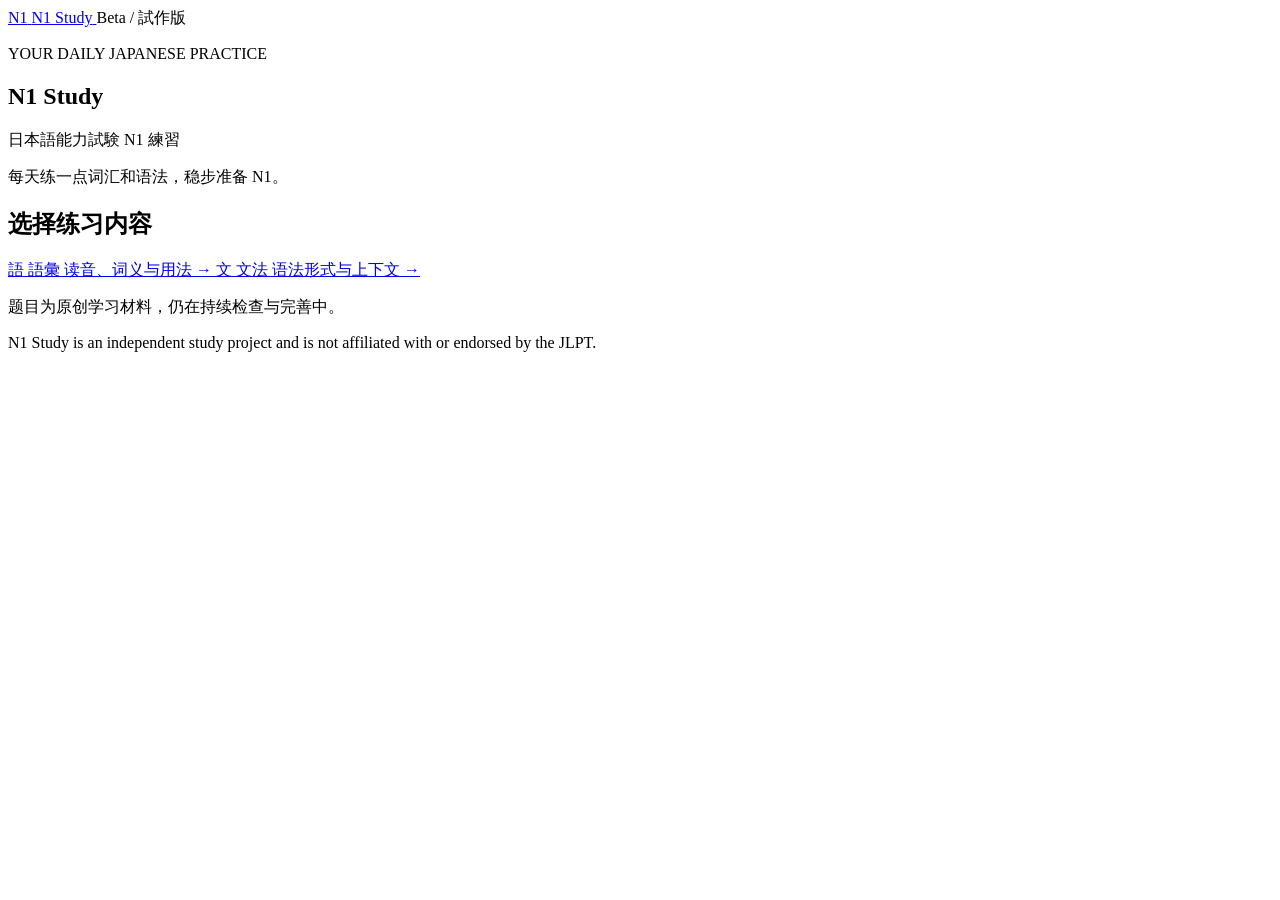
==== index.html @ 62488cc4 "Publish N1 Study homepage" ====
<!doctype html>
<html lang="zh-CN">
  <head>
    <meta charset="UTF-8" />
    <meta name="viewport" content="width=device-width, initial-scale=1.0" />
    <meta name="theme-color" content="#f7f8fa" />
    <meta
      name="description"
      content="N1 Study：面向 JLPT N1 学习者的日语词汇与语法练习。"
    />
    <title>N1 Study — 日本語能力試験 N1 練習</title>
    <link rel="stylesheet" href="./css/styles.css" />
  </head>
  <body>
    <main class="home">
      <header class="brand-row" aria-label="N1 Study">
        <a class="brand" href="./" aria-label="N1 Study 首页">
          <span class="brand-mark" aria-hidden="true">N1</span>
          <span>N1 Study</span>
        </a>
        <span class="beta-badge">Beta / 試作版</span>
      </header>

      <section class="hero" aria-labelledby="page-title">
        <p class="eyebrow">YOUR DAILY JAPANESE PRACTICE</p>
        <h1 id="page-title">N1 Study</h1>
        <p class="hero-subtitle" lang="ja">日本語能力試験 N1 練習</p>
        <p class="hero-description">
          每天练一点词汇和语法，稳步准备 N1。
        </p>
      </section>

      <section class="practice-section" aria-labelledby="practice-title">
        <h2 id="practice-title">选择练习内容</h2>
        <div class="practice-grid">
          <a class="practice-card vocabulary-card" href="./vocabulary/" aria-label="词汇练习">
            <span class="card-icon" aria-hidden="true">語</span>
            <span class="card-copy">
              <span class="card-title" lang="ja">語彙</span>
              <span class="card-description">读音、词义与用法</span>
            </span>
            <span class="card-arrow" aria-hidden="true">→</span>
          </a>

          <a class="practice-card grammar-card" href="./grammar/" aria-label="语法练习">
            <span class="card-icon" aria-hidden="true">文</span>
            <span class="card-copy">
              <span class="card-title" lang="ja">文法</span>
              <span class="card-description">语法形式与上下文</span>
            </span>
            <span class="card-arrow" aria-hidden="true">→</span>
          </a>
        </div>
      </section>

      <footer class="site-footer">
        <p>题目为原创学习材料，仍在持续检查与完善中。</p>
        <p class="disclaimer">
          N1 Study is an independent study project and is not affiliated with
          or endorsed by the JLPT.
        </p>
      </footer>
    </main>
    <script src="./js/app.js" defer></script>
  </body>
</html>
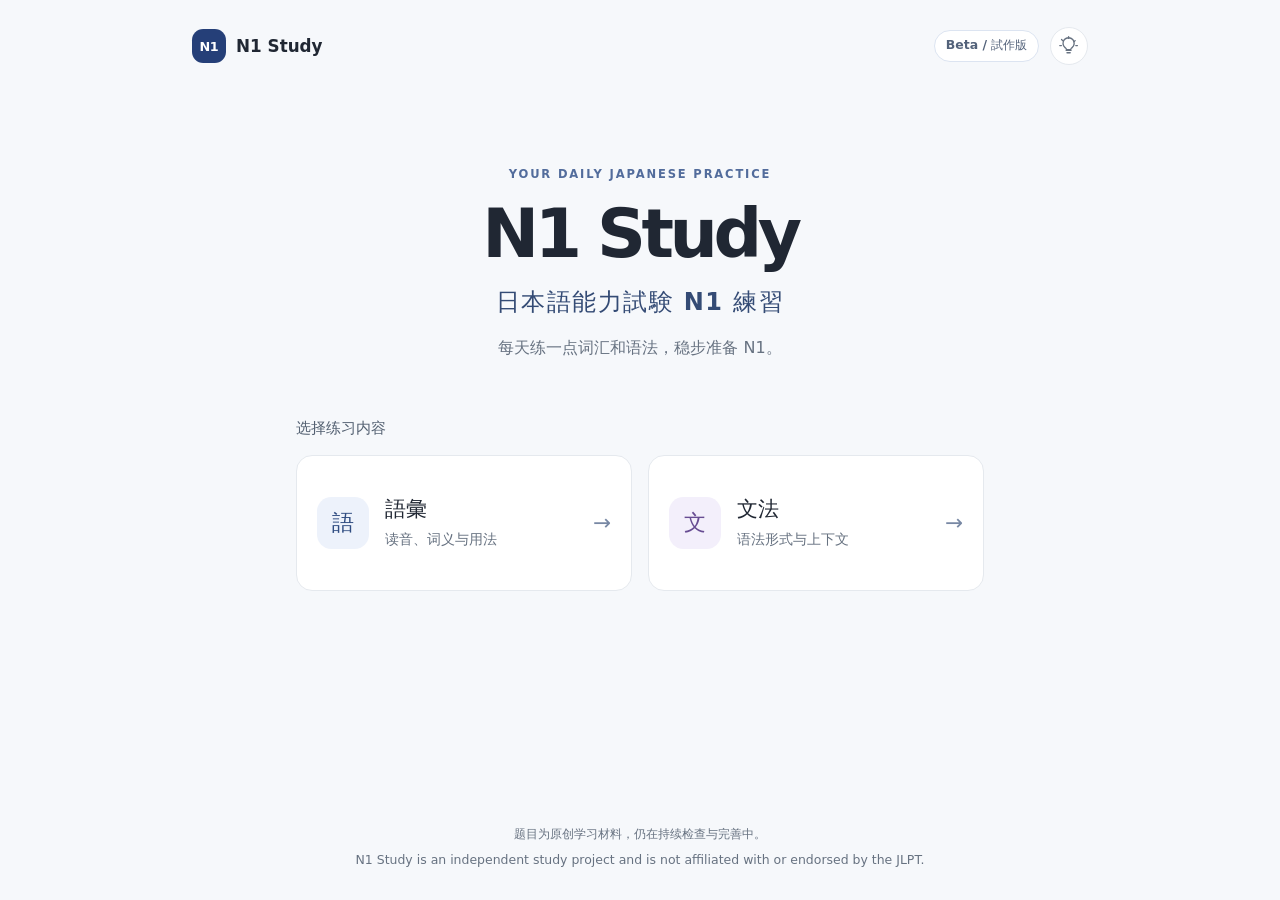
==== commit 29fbcf53: "Add dark mode toggle" ====
--- a/index.html
+++ b/index.html
@@ -18,7 +18,15 @@
           <span class="brand-mark" aria-hidden="true">N1</span>
           <span>N1 Study</span>
         </a>
-        <span class="beta-badge">Beta / 試作版</span>
+        <div class="header-actions">
+          <span class="beta-badge">Beta / 試作版</span>
+          <button class="theme-toggle" type="button" data-theme-toggle aria-label="切换到暗色模式" title="切换到暗色模式" aria-pressed="false">
+            <svg class="theme-icon" viewBox="0 0 24 24" aria-hidden="true">
+              <path class="bulb-glass" d="M9 18h6m-5 3h4m-6.1-6.2a7 7 0 1 1 8.2 0c-.9.7-1.3 1.5-1.4 2.2h-5.4c-.1-.7-.5-1.5-1.4-2.2Z" />
+              <path class="bulb-ray" d="M12 1v2m8.2 2.8-1.4 1.4M23 12h-2M4.6 5.8 3.2 4.4M3 12H1" />
+            </svg>
+          </button>
+        </div>
       </header>
 
       <section class="hero" aria-labelledby="page-title">
--- a/css/styles.css
+++ b/css/styles.css
@@ -0,0 +1,837 @@
+:root {
+  color-scheme: light;
+  font-synthesis: none;
+  text-rendering: optimizeLegibility;
+  -webkit-font-smoothing: antialiased;
+  -moz-osx-font-smoothing: grayscale;
+  --ink: #202733;
+  --muted: #677281;
+  --line: #e5e9ee;
+  --page-background: #f6f8fb;
+  --surface: #fff;
+  --surface-muted: #f2f5fa;
+  --text-secondary: #465263;
+}
+
+/* 首页及后续练习页面的基础外观。 */
+* {
+  box-sizing: border-box;
+}
+
+body {
+  margin: 0;
+  min-height: 100vh;
+  background: var(--page-background);
+  color: var(--ink);
+  font-family: Inter, ui-sans-serif, system-ui, -apple-system, BlinkMacSystemFont,
+    "Segoe UI", sans-serif;
+}
+
+.home {
+  display: flex;
+  flex-direction: column;
+  width: min(100%, 60rem);
+  min-height: 100vh;
+  margin: 0 auto;
+  padding: 1.5rem 2rem 1.25rem;
+}
+
+.brand-row {
+  display: flex;
+  align-items: center;
+  justify-content: space-between;
+  min-height: 2.75rem;
+}
+
+.header-actions,
+.quiz-header-actions {
+  display: flex;
+  align-items: center;
+  justify-self: end;
+  gap: 0.65rem;
+}
+
+.theme-toggle {
+  display: grid;
+  width: 2.4rem;
+  height: 2.4rem;
+  flex: 0 0 auto;
+  place-items: center;
+  padding: 0;
+  border: 1px solid var(--line);
+  border-radius: 50%;
+  background: var(--surface);
+  color: var(--muted);
+  cursor: pointer;
+  transition: background-color 150ms ease, border-color 150ms ease, color 150ms ease;
+}
+
+.theme-toggle:hover {
+  border-color: #aebed8;
+  background: var(--surface-muted);
+  color: var(--ink);
+}
+
+.theme-toggle:focus-visible {
+  outline: 3px solid #6284c0;
+  outline-offset: 3px;
+}
+
+.theme-icon {
+  width: 1.2rem;
+  height: 1.2rem;
+  overflow: visible;
+  fill: none;
+  stroke: currentColor;
+  stroke-linecap: round;
+  stroke-linejoin: round;
+  stroke-width: 1.7;
+}
+
+.theme-toggle[aria-pressed="true"] .bulb-glass {
+  fill: #f4cc64;
+  stroke: #f4cc64;
+}
+
+.theme-toggle[aria-pressed="true"] .bulb-ray {
+  stroke: #f4cc64;
+}
+
+.brand {
+  display: inline-flex;
+  align-items: center;
+  gap: 0.65rem;
+  color: var(--ink);
+  font-size: 1.05rem;
+  font-weight: 750;
+  text-decoration: none;
+}
+
+.brand-mark {
+  display: grid;
+  width: 2.1rem;
+  height: 2.1rem;
+  place-items: center;
+  border-radius: 0.7rem;
+  background: #253f78;
+  color: #fff;
+  font-size: 0.8rem;
+  letter-spacing: -0.04em;
+}
+
+.beta-badge {
+  padding: 0.38rem 0.68rem;
+  border: 1px solid #dce4f1;
+  border-radius: 999px;
+  background: #fff;
+  color: #53627a;
+  font-size: 0.78rem;
+  font-weight: 650;
+}
+
+.hero {
+  padding: clamp(4.25rem, 11vh, 7.5rem) 0 3.5rem;
+  text-align: center;
+}
+
+.eyebrow {
+  margin: 0 0 1rem;
+  color: #526c9c;
+  font-size: 0.72rem;
+  font-weight: 750;
+  letter-spacing: 0.16em;
+}
+
+.hero h1 {
+  margin: 0;
+  font-size: clamp(2.7rem, 7vw, 4.25rem);
+  font-weight: 780;
+  letter-spacing: -0.065em;
+  line-height: 1.08;
+}
+
+.hero-subtitle {
+  margin: 1rem 0 0;
+  color: #344b75;
+  font-size: clamp(1.15rem, 3vw, 1.5rem);
+  font-weight: 650;
+  letter-spacing: 0.06em;
+}
+
+.hero-description {
+  margin: 1rem 0 0;
+  color: var(--muted);
+  font-size: 1rem;
+  line-height: 1.7;
+}
+
+.practice-section {
+  width: min(100%, 43rem);
+  margin: 0 auto;
+}
+
+.practice-section h2 {
+  margin: 0 0 1rem;
+  color: #536071;
+  font-size: 0.95rem;
+  font-weight: 650;
+}
+
+.practice-grid {
+  display: grid;
+  grid-template-columns: repeat(2, minmax(0, 1fr));
+  gap: 1rem;
+}
+
+.practice-card {
+  display: flex;
+  min-height: 8.5rem;
+  align-items: center;
+  gap: 1rem;
+  padding: 1.25rem;
+  border: 1px solid var(--line);
+  border-radius: 1rem;
+  background: #fff;
+  color: inherit;
+  text-decoration: none;
+  transition: border-color 150ms ease, box-shadow 150ms ease,
+    transform 150ms ease;
+}
+
+.practice-card:hover {
+  transform: translateY(-2px);
+  border-color: #c7d3e7;
+  box-shadow: 0 0.6rem 1.5rem rgb(32 50 82 / 8%);
+}
+
+.practice-card:focus-visible,
+.brand:focus-visible {
+  outline: 3px solid #6284c0;
+  outline-offset: 4px;
+}
+
+.card-icon {
+  display: grid;
+  width: 3.25rem;
+  height: 3.25rem;
+  flex: 0 0 auto;
+  place-items: center;
+  border-radius: 0.9rem;
+  background: #edf2fb;
+  color: #304d82;
+  font-size: 1.35rem;
+  font-weight: 700;
+}
+
+.grammar-card .card-icon {
+  background: #f3effb;
+  color: #674c92;
+}
+
+.card-copy {
+  display: grid;
+  min-width: 0;
+  gap: 0.4rem;
+}
+
+.card-title {
+  font-size: 1.3rem;
+  font-weight: 750;
+}
+
+.card-description {
+  color: var(--muted);
+  font-size: 0.9rem;
+  line-height: 1.5;
+}
+
+.card-arrow {
+  margin-left: auto;
+  color: #7888a4;
+  font-size: 1.35rem;
+}
+
+.site-footer {
+  margin-top: auto;
+  padding: 4rem 0 0.25rem;
+  color: var(--muted);
+  font-size: 0.78rem;
+  line-height: 1.65;
+  text-align: center;
+}
+
+.site-footer p {
+  margin: 0.35rem 0;
+}
+
+.disclaimer {
+  max-width: 38rem;
+  margin-right: auto !important;
+  margin-left: auto !important;
+}
+
+/* 词汇练习页面 */
+.quiz-page {
+  width: min(100%, 60rem);
+  min-height: 100vh;
+  margin: 0 auto;
+  padding: 1.25rem 2rem 3rem;
+}
+
+.quiz-header {
+  display: grid;
+  min-height: 2.75rem;
+  grid-template-columns: 1fr auto 1fr;
+  align-items: center;
+}
+
+.back-link,
+.quiz-brand {
+  color: #36465f;
+  font-size: 0.92rem;
+  font-weight: 650;
+  text-decoration: none;
+}
+
+.back-link span {
+  margin-right: 0.25rem;
+}
+
+.back-link:focus-visible,
+.quiz-brand:focus-visible,
+.answer-option:focus-visible,
+.next-button:focus-visible {
+  outline: 3px solid #6284c0;
+  outline-offset: 3px;
+}
+
+.quiz-brand {
+  justify-self: center;
+  color: var(--ink);
+  font-weight: 750;
+}
+
+.quiz-section-label {
+  justify-self: end;
+  color: #536c98;
+  font-size: 0.9rem;
+  font-weight: 700;
+}
+
+.quiz-header-actions .quiz-section-label {
+  justify-self: auto;
+}
+
+.quiz-content {
+  width: min(100%, 43rem);
+  margin: 3.5rem auto 0;
+}
+
+.quiz-heading {
+  margin-bottom: 2rem;
+  text-align: center;
+}
+
+.quiz-kicker {
+  margin: 0 0 0.6rem;
+  color: #62799f;
+  font-size: 0.7rem;
+  font-weight: 750;
+  letter-spacing: 0.14em;
+}
+
+.quiz-heading h1 {
+  margin: 0;
+  font-size: 2rem;
+  letter-spacing: 0.04em;
+}
+
+.quiz-status {
+  padding: 2rem 1.25rem;
+  border: 1px solid var(--line);
+  border-radius: 1rem;
+  background: #fff;
+  color: #566273;
+  line-height: 1.7;
+  text-align: center;
+}
+
+.question-meta {
+  display: flex;
+  align-items: center;
+  justify-content: space-between;
+  gap: 0.75rem;
+  color: #586577;
+  font-size: 0.9rem;
+  font-weight: 650;
+}
+
+.category-badge {
+  padding: 0.35rem 0.65rem;
+  border-radius: 999px;
+  background: #edf2fb;
+  color: #3f5b8b;
+  font-size: 0.78rem;
+}
+
+.progress-track {
+  height: 0.4rem;
+  margin: 0.85rem 0 1.25rem;
+  overflow: hidden;
+  border-radius: 999px;
+  background: #e7ebf1;
+}
+
+.progress-fill {
+  width: 0;
+  height: 100%;
+  border-radius: inherit;
+  background: #4b6caa;
+  transition: width 180ms ease;
+}
+
+.question-card {
+  padding: clamp(1.25rem, 5vw, 2rem);
+  border: 1px solid var(--line);
+  border-radius: 1rem;
+  background: #fff;
+  box-shadow: 0 0.75rem 2rem rgb(32 50 82 / 4%);
+}
+
+.question-prompt {
+  margin: 0 0 1.5rem;
+  font-size: clamp(1.15rem, 3.5vw, 1.45rem);
+  font-weight: 650;
+  line-height: 1.8;
+  overflow-wrap: anywhere;
+}
+
+.answer-options {
+  display: grid;
+  gap: 0.75rem;
+}
+
+.answer-option {
+  display: flex;
+  width: 100%;
+  min-height: 3.75rem;
+  align-items: center;
+  gap: 0.85rem;
+  padding: 0.75rem 1rem;
+  border: 1px solid #dfe4ec;
+  border-radius: 0.75rem;
+  background: #fff;
+  color: var(--ink);
+  cursor: pointer;
+  font: inherit;
+  text-align: left;
+  transition: border-color 140ms ease, background-color 140ms ease;
+}
+
+.answer-option:hover {
+  border-color: #9cafd0;
+  background: #f9fbff;
+}
+
+.answer-option.is-selected {
+  border-color: #4269aa;
+  background: #f0f5ff;
+}
+
+.answer-option.is-correct {
+  border-color: #26815c;
+  background: #edf8f2;
+}
+
+.answer-option.is-incorrect {
+  border-color: #b64c4c;
+  background: #fff2f1;
+}
+
+.answer-option:disabled {
+  cursor: default;
+}
+
+.answer-option:disabled:hover {
+  border-color: #dfe4ec;
+  background: #fff;
+}
+
+.answer-option.is-correct:disabled:hover {
+  border-color: #26815c;
+  background: #edf8f2;
+}
+
+.answer-option.is-incorrect:disabled:hover {
+  border-color: #b64c4c;
+  background: #fff2f1;
+}
+
+.option-letter {
+  display: grid;
+  width: 2rem;
+  height: 2rem;
+  flex: 0 0 auto;
+  place-items: center;
+  border: 1px solid #dfe4ec;
+  border-radius: 50%;
+  color: #52627b;
+  font-size: 0.85rem;
+  font-weight: 700;
+}
+
+.is-selected .option-letter {
+  border-color: #4269aa;
+  background: #4269aa;
+  color: #fff;
+}
+
+.is-correct .option-letter {
+  border-color: #26815c;
+  background: #26815c;
+  color: #fff;
+}
+
+.is-incorrect .option-letter {
+  border-color: #b64c4c;
+  background: #b64c4c;
+  color: #fff;
+}
+
+.option-text {
+  font-size: 1rem;
+  line-height: 1.6;
+  overflow-wrap: anywhere;
+}
+
+.option-status {
+  margin-left: auto;
+  color: #236447;
+  font-size: 0.82rem;
+  font-weight: 700;
+  white-space: nowrap;
+}
+
+.is-incorrect .option-status {
+  color: #963d3d;
+}
+
+.feedback-panel {
+  display: grid;
+  gap: 1rem;
+  margin-top: 1rem;
+  padding: clamp(1.1rem, 4vw, 1.5rem);
+  border: 1px solid var(--line);
+  border-radius: 1rem;
+  background: #fff;
+}
+
+.feedback-panel[hidden] {
+  display: none;
+}
+
+.feedback-result {
+  margin: 0;
+  font-size: 1.15rem;
+  line-height: 1.5;
+}
+
+.is-correct-text {
+  color: #236447;
+}
+
+.is-incorrect-text {
+  color: #963d3d;
+}
+
+.feedback-block h3,
+.knowledge-box h3 {
+  margin: 0 0 0.45rem;
+  font-size: 0.95rem;
+}
+
+.feedback-block p,
+.knowledge-box p {
+  margin: 0;
+  color: #465263;
+  font-size: 0.95rem;
+  line-height: 1.75;
+  overflow-wrap: anywhere;
+}
+
+.feedback-options {
+  display: grid;
+  gap: 0.5rem;
+  margin: 0;
+  padding-left: 1.35rem;
+  color: #465263;
+  font-size: 0.92rem;
+  line-height: 1.7;
+}
+
+.feedback-options li {
+  padding-left: 0.15rem;
+}
+
+.feedback-options .correct-explanation {
+  color: #236447;
+  font-weight: 650;
+}
+
+.knowledge-box {
+  padding: 0.9rem 1rem;
+  border-radius: 0.7rem;
+  background: #f2f5fa;
+}
+
+.next-button {
+  width: 100%;
+  min-height: 3.25rem;
+  border: 0;
+  border-radius: 0.75rem;
+  background: #304f86;
+  color: #fff;
+  cursor: pointer;
+  font: inherit;
+  font-size: 1rem;
+  font-weight: 700;
+}
+
+.next-button:hover {
+  background: #243f70;
+}
+
+.next-button[hidden] {
+  display: none;
+}
+
+.results-screen {
+  width: min(100%, 34rem);
+  margin: 2rem auto 0;
+  padding: clamp(1.25rem, 5vw, 2rem);
+  border: 1px solid var(--line);
+  border-radius: 1rem;
+  background: #fff;
+  box-shadow: 0 0.75rem 2rem rgb(32 50 82 / 4%);
+  text-align: center;
+}
+
+.results-screen[hidden] {
+  display: none;
+}
+
+.results-screen h2 {
+  margin: 0.25rem 0 0;
+  font-size: 1.7rem;
+}
+
+.results-message {
+  margin: 0.5rem 0 1.5rem;
+  color: var(--muted);
+  line-height: 1.6;
+}
+
+.results-list {
+  display: grid;
+  gap: 0.65rem;
+  margin: 0 0 1.5rem;
+}
+
+.result-row {
+  display: flex;
+  align-items: center;
+  justify-content: space-between;
+  gap: 1rem;
+  padding: 0.85rem 1rem;
+  border-radius: 0.7rem;
+  background: #f6f8fb;
+  color: #465263;
+  text-align: left;
+}
+
+.result-row dt {
+  font-size: 0.95rem;
+}
+
+.result-row dd {
+  margin: 0;
+  color: var(--ink);
+  font-size: 1rem;
+  font-weight: 750;
+  font-variant-numeric: tabular-nums;
+}
+
+.result-rate-row {
+  background: #edf2fb;
+}
+
+.result-rate-row dd {
+  color: #304f86;
+  font-size: 1.2rem;
+}
+
+@media (max-width: 560px) {
+  .home {
+    padding: 1rem 1rem 1.1rem;
+  }
+
+  .hero {
+    padding: 4.25rem 0 2.75rem;
+  }
+
+  .practice-grid {
+    grid-template-columns: 1fr;
+    gap: 0.75rem;
+  }
+
+  .practice-card {
+    min-height: 6.5rem;
+    padding: 1rem;
+  }
+
+  .site-footer {
+    padding-top: 3rem;
+  }
+
+  .quiz-page {
+    padding: 1rem 1rem 2rem;
+  }
+
+  .quiz-content {
+    margin-top: 2.5rem;
+  }
+
+  .question-card {
+    padding: 1.1rem;
+  }
+}
+
+@media (prefers-reduced-motion: reduce) {
+  *,
+  *::before,
+  *::after {
+    scroll-behavior: auto !important;
+    transition-duration: 0.01ms !important;
+  }
+}
+
+/* 暗色模式 */
+:root[data-theme="dark"] {
+  color-scheme: dark;
+  --ink: #e5eaf2;
+  --muted: #a4afbd;
+  --line: #35404d;
+  --page-background: #171d26;
+  --surface: #202834;
+  --surface-muted: #293341;
+  --text-secondary: #c0c9d5;
+}
+
+[data-theme="dark"] .beta-badge,
+[data-theme="dark"] .practice-card,
+[data-theme="dark"] .quiz-status,
+[data-theme="dark"] .question-card,
+[data-theme="dark"] .answer-option,
+[data-theme="dark"] .feedback-panel,
+[data-theme="dark"] .results-screen,
+[data-theme="dark"] .theme-toggle {
+  border-color: var(--line);
+  background: var(--surface);
+  color: var(--ink);
+}
+
+[data-theme="dark"] .back-link,
+[data-theme="dark"] .quiz-brand,
+[data-theme="dark"] .hero-subtitle,
+[data-theme="dark"] .practice-section h2,
+[data-theme="dark"] .feedback-block p,
+[data-theme="dark"] .knowledge-box p,
+[data-theme="dark"] .feedback-options,
+[data-theme="dark"] .result-row {
+  color: var(--text-secondary);
+}
+
+[data-theme="dark"] .beta-badge {
+  color: var(--muted);
+}
+
+[data-theme="dark"] .card-icon,
+[data-theme="dark"] .category-badge,
+[data-theme="dark"] .knowledge-box,
+[data-theme="dark"] .result-row {
+  background: var(--surface-muted);
+  color: var(--text-secondary);
+}
+
+[data-theme="dark"] .grammar-card .card-icon {
+  background: #383246;
+  color: #d1b9fa;
+}
+
+[data-theme="dark"] .card-arrow,
+[data-theme="dark"] .quiz-section-label,
+[data-theme="dark"] .eyebrow,
+[data-theme="dark"] .quiz-kicker,
+[data-theme="dark"] .question-meta {
+  color: #a9bee4;
+}
+
+[data-theme="dark"] .answer-option,
+[data-theme="dark"] .option-letter {
+  border-color: #475465;
+  background: #202834;
+  color: var(--ink);
+}
+
+[data-theme="dark"] .answer-option:hover,
+[data-theme="dark"] .theme-toggle:hover {
+  border-color: #647995;
+  background: #2b3746;
+}
+
+[data-theme="dark"] .answer-option:disabled:hover {
+  border-color: #475465;
+  background: #202834;
+}
+
+[data-theme="dark"] .answer-option.is-selected,
+[data-theme="dark"] .answer-option.is-selected:disabled:hover {
+  border-color: #7799d3;
+  background: #293a55;
+}
+
+[data-theme="dark"] .answer-option.is-correct,
+[data-theme="dark"] .answer-option.is-correct:disabled:hover {
+  border-color: #4ba981;
+  background: #203b32;
+}
+
+[data-theme="dark"] .answer-option.is-incorrect,
+[data-theme="dark"] .answer-option.is-incorrect:disabled:hover {
+  border-color: #cf7777;
+  background: #452d32;
+}
+
+[data-theme="dark"] .is-correct-text,
+[data-theme="dark"] .option-status,
+[data-theme="dark"] .feedback-options .correct-explanation {
+  color: #7fd0a8;
+}
+
+[data-theme="dark"] .is-incorrect-text,
+[data-theme="dark"] .is-incorrect .option-status {
+  color: #f09a9a;
+}
+
+[data-theme="dark"] .progress-track {
+  background: #303b49;
+}
+
+[data-theme="dark"] .result-rate-row {
+  background: #29384e;
+}
+
+[data-theme="dark"] .result-rate-row dd {
+  color: #a9c2ef;
+}
+
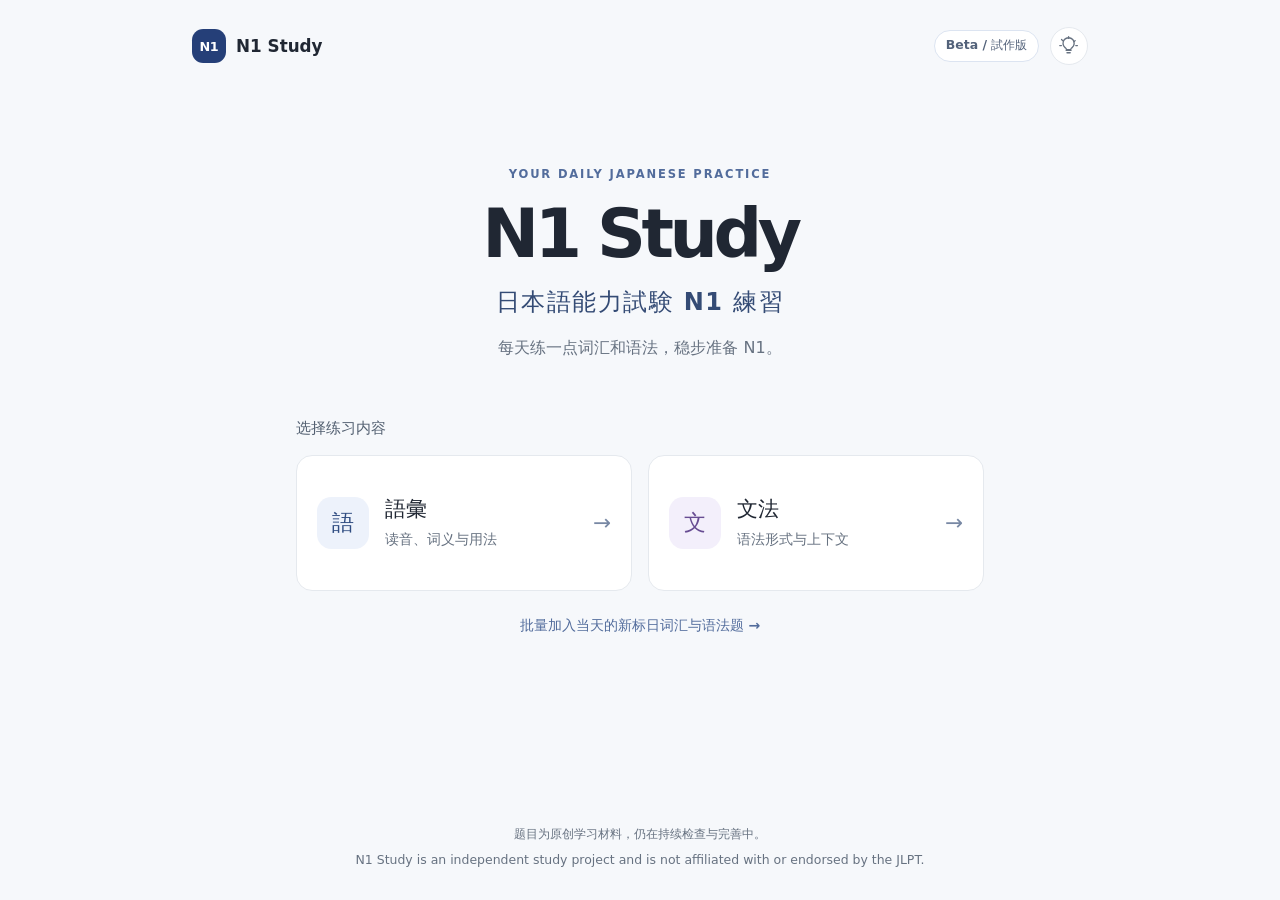
==== commit c1620c87: "Add previous/skip controls and keep mistake review and question importer" ====
--- a/index.html
+++ b/index.html
@@ -61,6 +61,10 @@
         </div>
       </section>
 
+      <nav class="maintenance-link" aria-label="题库维护">
+        <a href="./tools/question-import.html">批量加入当天的新标日词汇与语法题 →</a>
+      </nav>
+
       <footer class="site-footer">
         <p>题目为原创学习材料，仍在持续检查与完善中。</p>
         <p class="disclaimer">
--- a/css/styles.css
+++ b/css/styles.css
@@ -715,7 +715,87 @@
   }
 }
 
+/* 错题复习按钮。 */
+.review-button {
+  width: 100%;
+  min-height: 2.75rem;
+  margin: 0 0 0.75rem;
+  padding: 0.55rem 0.9rem;
+  border: 1px solid #d5deed;
+  border-radius: 0.7rem;
+  background: #f5f8fd;
+  color: #344f7d;
+  cursor: pointer;
+  font: inherit;
+  font-size: 0.92rem;
+  font-weight: 650;
+}
+
+.review-button:hover { border-color: #aebed8; background: #edf2fb; }
+.review-button:focus-visible { outline: 3px solid #6284c0; outline-offset: 3px; }
+.review-button[hidden] { display: none; }
+
+/* 答题页面的上一题 / 跳过操作。 */
+.question-nav {
+  display: flex;
+  flex-wrap: wrap;
+  gap: 0.65rem;
+  margin: 1rem 0 0;
+}
+
+.secondary-button {
+  display: inline-flex;
+  min-height: 2.75rem;
+  align-items: center;
+  justify-content: center;
+  gap: 0.35rem;
+  padding: 0 1.15rem;
+  border: 1px solid #d8dfe9;
+  border-radius: 0.7rem;
+  background: #fff;
+  color: #36465f;
+  cursor: pointer;
+  font: inherit;
+  font-size: 0.95rem;
+  font-weight: 650;
+  transition: border-color 140ms ease, background-color 140ms ease, color 140ms ease;
+}
+
+.secondary-button:hover:not(:disabled) { border-color: #9cafd0; background: #f6f9ff; }
+.secondary-button:focus-visible { outline: 3px solid #6284c0; outline-offset: 3px; }
+.secondary-button:disabled { border-color: #e5e9ee; background: #f7f8fa; color: #9aa5b4; cursor: default; }
+.skip-button { margin-left: auto; }
+.secondary-button[hidden], .skip-button[hidden] { display: none; }
+
+/* 题库导入器（首页入口 + tools 页面）。 */
+.maintenance-link { width: min(100%, 43rem); margin: 1.5rem auto 0; text-align: center; }
+.maintenance-link a { color: #526c9c; font-size: 0.88rem; font-weight: 650; text-decoration: none; }
+.maintenance-link a:hover { text-decoration: underline; }
+
+.importer { margin-top: 2.25rem; }
+.importer .quiz-heading h1 { font-size: clamp(1.45rem, 5vw, 2rem); }
+.import-intro { margin: 0.85rem auto 0; color: var(--muted); font-size: 0.95rem; line-height: 1.7; text-align: left; }
+.import-label { display: block; margin: 1.2rem 0 0.5rem; font-size: 0.92rem; font-weight: 700; }
+.file-input, .import-text-input, .import-textarea { width: 100%; min-height: 2.9rem; padding: 0.75rem; border: 1px solid #dfe4ec; border-radius: 0.65rem; background: #fff; color: var(--ink); font: inherit; }
+.import-textarea { min-height: 16rem; font-family: ui-monospace, SFMono-Regular, Consolas, monospace; font-size: 0.84rem; line-height: 1.6; resize: vertical; }
+.file-input:focus-visible, .import-text-input:focus-visible, .import-textarea:focus-visible { outline: 3px solid #6284c0; outline-offset: 2px; }
+.import-hint { color: var(--muted); font-size: 0.83rem; line-height: 1.65; }
+.import-hint code { overflow-wrap: anywhere; }
+.review-confirm { display: flex; align-items: flex-start; gap: 0.65rem; margin: 1.1rem 0; padding: 0.9rem; border-radius: 0.7rem; background: #f2f5fa; color: #465263; font-size: 0.9rem; line-height: 1.6; }
+.review-confirm input { width: 1.15rem; height: 1.15rem; flex: 0 0 auto; margin: 0.15rem 0 0; }
+.import-actions { display: grid; gap: 0.65rem; }
+.next-button:disabled { background: #9099a8; cursor: not-allowed; }
+.import-status { margin-top: 0.9rem; padding: 1rem; text-align: left; }
+.import-preview { display: grid; gap: 0.55rem; padding-left: 1.35rem; color: #465263; font-size: 0.87rem; line-height: 1.6; overflow-wrap: anywhere; }
+
 /* 暗色模式 */
+:root.theme-changing,
+:root.theme-changing *,
+:root.theme-changing *::before,
+:root.theme-changing *::after {
+  transition: none !important;
+}
+
 :root[data-theme="dark"] {
   color-scheme: dark;
   --ink: #e5eaf2;
@@ -747,7 +827,9 @@
 [data-theme="dark"] .feedback-block p,
 [data-theme="dark"] .knowledge-box p,
 [data-theme="dark"] .feedback-options,
-[data-theme="dark"] .result-row {
+[data-theme="dark"] .result-row,
+[data-theme="dark"] .import-preview,
+[data-theme="dark"] .review-confirm {
   color: var(--text-secondary);
 }
 
@@ -758,7 +840,8 @@
 [data-theme="dark"] .card-icon,
 [data-theme="dark"] .category-badge,
 [data-theme="dark"] .knowledge-box,
-[data-theme="dark"] .result-row {
+[data-theme="dark"] .result-row,
+[data-theme="dark"] .review-confirm {
   background: var(--surface-muted);
   color: var(--text-secondary);
 }
@@ -777,16 +860,29 @@
 }
 
 [data-theme="dark"] .answer-option,
-[data-theme="dark"] .option-letter {
+[data-theme="dark"] .option-letter,
+[data-theme="dark"] .file-input,
+[data-theme="dark"] .import-text-input,
+[data-theme="dark"] .import-textarea,
+[data-theme="dark"] .secondary-button,
+[data-theme="dark"] .review-button {
   border-color: #475465;
   background: #202834;
   color: var(--ink);
 }
 
 [data-theme="dark"] .answer-option:hover,
+[data-theme="dark"] .secondary-button:hover:not(:disabled),
+[data-theme="dark"] .review-button:hover,
 [data-theme="dark"] .theme-toggle:hover {
   border-color: #647995;
   background: #2b3746;
+}
+
+[data-theme="dark"] .secondary-button:disabled {
+  border-color: #3a4552;
+  background: #1b222c;
+  color: #6b7686;
 }
 
 [data-theme="dark"] .answer-option:disabled:hover {
@@ -831,7 +927,14 @@
   background: #29384e;
 }
 
-[data-theme="dark"] .result-rate-row dd {
+[data-theme="dark"] .result-rate-row dd,
+[data-theme="dark"] .maintenance-link a {
   color: #a9c2ef;
 }
 
+[data-theme="dark"] .file-input,
+[data-theme="dark"] .import-text-input,
+[data-theme="dark"] .import-textarea {
+  color-scheme: dark;
+}
+
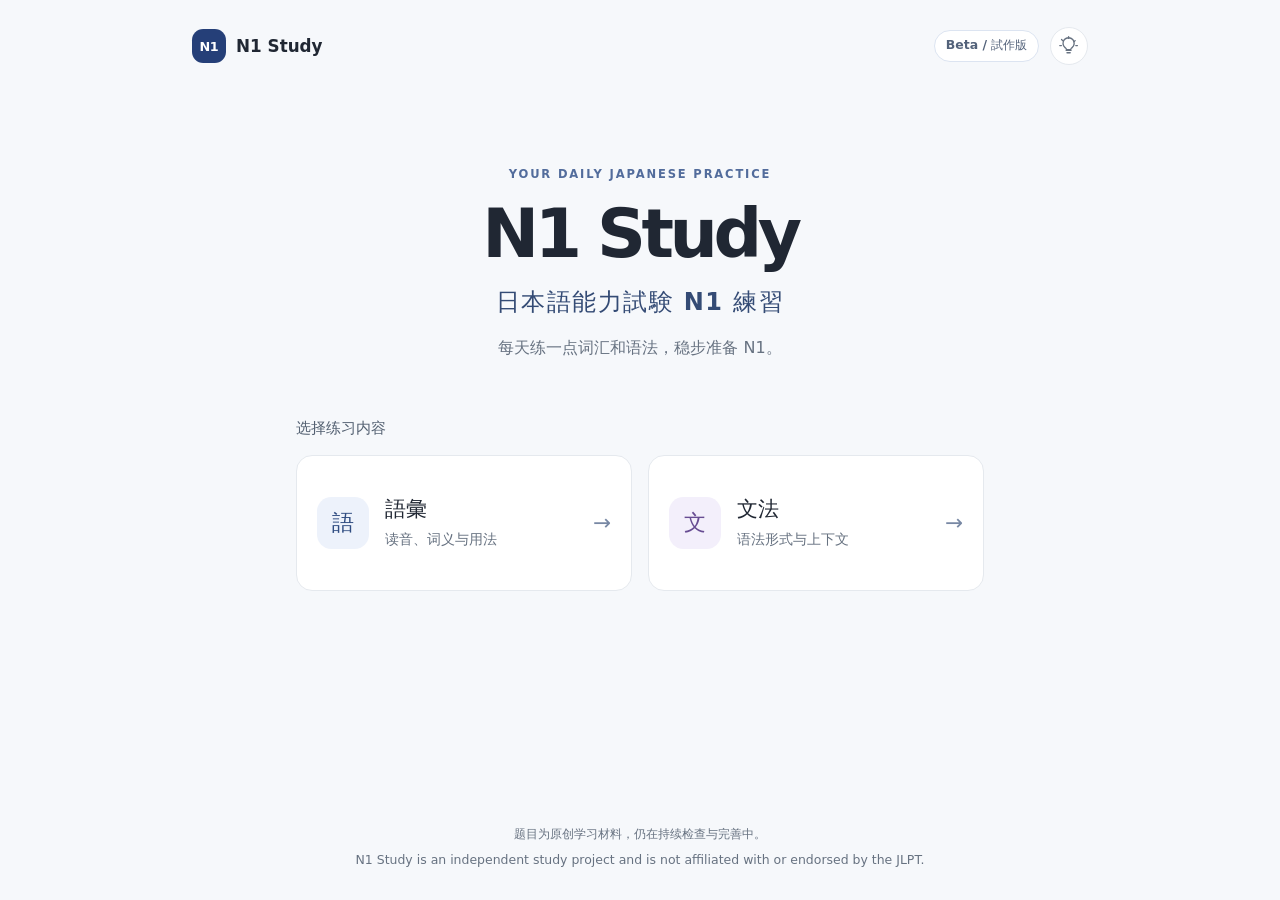
==== commit 49399693: "Hide question importer entry from homepage visitors" ====
--- a/index.html
+++ b/index.html
@@ -61,10 +61,6 @@
         </div>
       </section>
 
-      <nav class="maintenance-link" aria-label="题库维护">
-        <a href="./tools/question-import.html">批量加入当天的新标日词汇与语法题 →</a>
-      </nav>
-
       <footer class="site-footer">
         <p>题目为原创学习材料，仍在持续检查与完善中。</p>
         <p class="disclaimer">
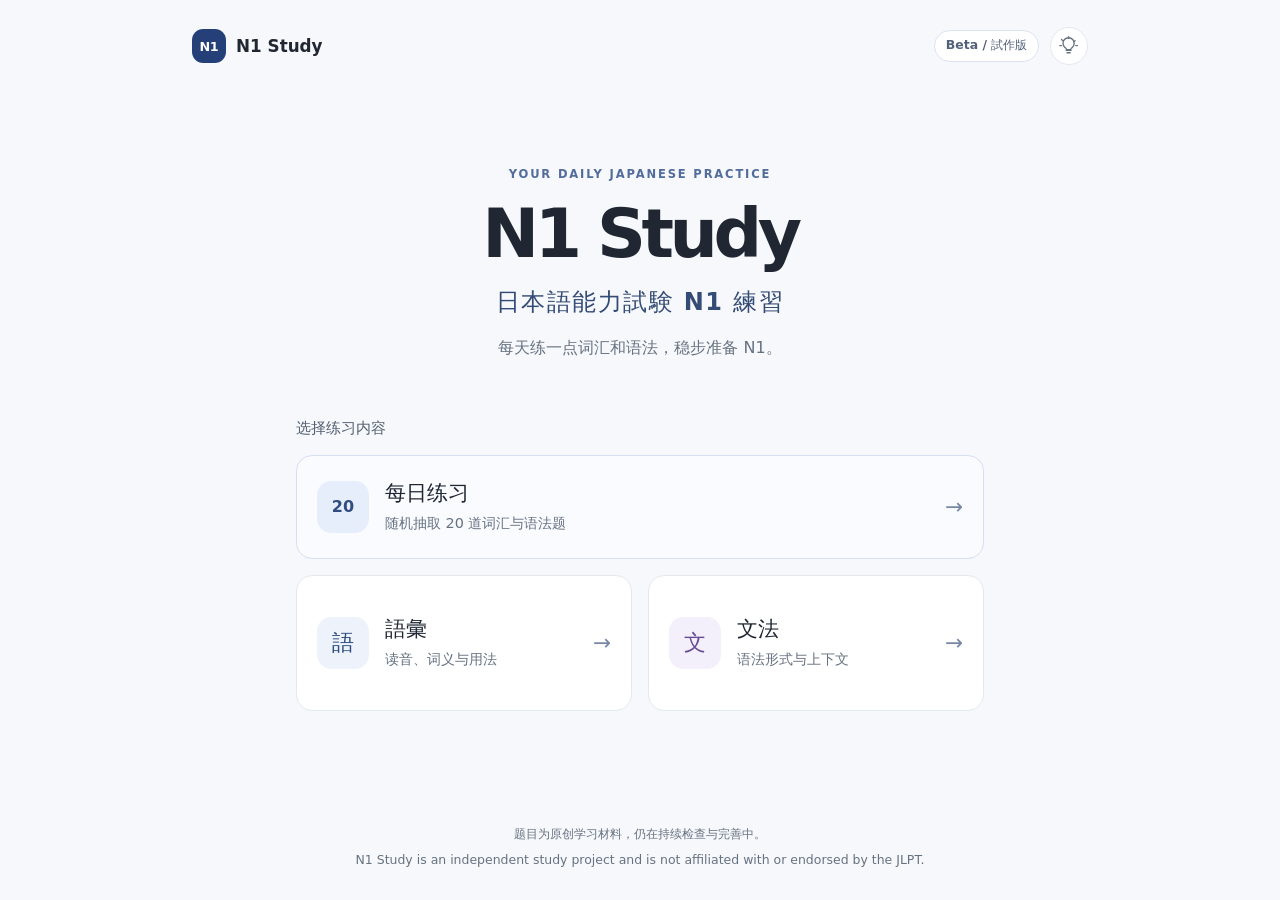
==== commit 438dd7d7: "Add randomized daily practice" ====
--- a/index.html
+++ b/index.html
@@ -41,6 +41,15 @@
       <section class="practice-section" aria-labelledby="practice-title">
         <h2 id="practice-title">选择练习内容</h2>
         <div class="practice-grid">
+          <a class="practice-card daily-card" href="./daily/" aria-label="每日练习：20 道词汇与语法题">
+            <span class="card-icon" aria-hidden="true">20</span>
+            <span class="card-copy">
+              <span class="card-title">每日练习</span>
+              <span class="card-description">随机抽取 20 道词汇与语法题</span>
+            </span>
+            <span class="card-arrow" aria-hidden="true">→</span>
+          </a>
+
           <a class="practice-card vocabulary-card" href="./vocabulary/" aria-label="词汇练习">
             <span class="card-icon" aria-hidden="true">語</span>
             <span class="card-copy">
@@ -73,3 +82,4 @@
   </body>
 </html>
 
+
--- a/css/styles.css
+++ b/css/styles.css
@@ -1,940 +1,959 @@
-:root {
-  color-scheme: light;
-  font-synthesis: none;
-  text-rendering: optimizeLegibility;
-  -webkit-font-smoothing: antialiased;
-  -moz-osx-font-smoothing: grayscale;
-  --ink: #202733;
-  --muted: #677281;
-  --line: #e5e9ee;
-  --page-background: #f6f8fb;
-  --surface: #fff;
-  --surface-muted: #f2f5fa;
-  --text-secondary: #465263;
-}
-
-/* 首页及后续练习页面的基础外观。 */
-* {
-  box-sizing: border-box;
-}
-
-body {
-  margin: 0;
-  min-height: 100vh;
-  background: var(--page-background);
-  color: var(--ink);
-  font-family: Inter, ui-sans-serif, system-ui, -apple-system, BlinkMacSystemFont,
-    "Segoe UI", sans-serif;
-}
-
-.home {
-  display: flex;
-  flex-direction: column;
-  width: min(100%, 60rem);
-  min-height: 100vh;
-  margin: 0 auto;
-  padding: 1.5rem 2rem 1.25rem;
-}
-
-.brand-row {
-  display: flex;
-  align-items: center;
-  justify-content: space-between;
-  min-height: 2.75rem;
-}
-
-.header-actions,
-.quiz-header-actions {
-  display: flex;
-  align-items: center;
-  justify-self: end;
-  gap: 0.65rem;
-}
-
-.theme-toggle {
-  display: grid;
-  width: 2.4rem;
-  height: 2.4rem;
-  flex: 0 0 auto;
-  place-items: center;
-  padding: 0;
-  border: 1px solid var(--line);
-  border-radius: 50%;
-  background: var(--surface);
-  color: var(--muted);
-  cursor: pointer;
-  transition: background-color 150ms ease, border-color 150ms ease, color 150ms ease;
-}
-
-.theme-toggle:hover {
-  border-color: #aebed8;
-  background: var(--surface-muted);
-  color: var(--ink);
-}
-
-.theme-toggle:focus-visible {
-  outline: 3px solid #6284c0;
-  outline-offset: 3px;
-}
-
-.theme-icon {
-  width: 1.2rem;
-  height: 1.2rem;
-  overflow: visible;
-  fill: none;
-  stroke: currentColor;
-  stroke-linecap: round;
-  stroke-linejoin: round;
-  stroke-width: 1.7;
-}
-
-.theme-toggle[aria-pressed="true"] .bulb-glass {
-  fill: #f4cc64;
-  stroke: #f4cc64;
-}
-
-.theme-toggle[aria-pressed="true"] .bulb-ray {
-  stroke: #f4cc64;
-}
-
-.brand {
-  display: inline-flex;
-  align-items: center;
-  gap: 0.65rem;
-  color: var(--ink);
-  font-size: 1.05rem;
-  font-weight: 750;
-  text-decoration: none;
-}
-
-.brand-mark {
-  display: grid;
-  width: 2.1rem;
-  height: 2.1rem;
-  place-items: center;
-  border-radius: 0.7rem;
-  background: #253f78;
-  color: #fff;
-  font-size: 0.8rem;
-  letter-spacing: -0.04em;
-}
-
-.beta-badge {
-  padding: 0.38rem 0.68rem;
-  border: 1px solid #dce4f1;
-  border-radius: 999px;
-  background: #fff;
-  color: #53627a;
-  font-size: 0.78rem;
-  font-weight: 650;
-}
-
-.hero {
-  padding: clamp(4.25rem, 11vh, 7.5rem) 0 3.5rem;
-  text-align: center;
-}
-
-.eyebrow {
-  margin: 0 0 1rem;
-  color: #526c9c;
-  font-size: 0.72rem;
-  font-weight: 750;
-  letter-spacing: 0.16em;
-}
-
-.hero h1 {
-  margin: 0;
-  font-size: clamp(2.7rem, 7vw, 4.25rem);
-  font-weight: 780;
-  letter-spacing: -0.065em;
-  line-height: 1.08;
-}
-
-.hero-subtitle {
-  margin: 1rem 0 0;
-  color: #344b75;
-  font-size: clamp(1.15rem, 3vw, 1.5rem);
-  font-weight: 650;
-  letter-spacing: 0.06em;
-}
-
-.hero-description {
-  margin: 1rem 0 0;
-  color: var(--muted);
-  font-size: 1rem;
-  line-height: 1.7;
-}
-
-.practice-section {
-  width: min(100%, 43rem);
-  margin: 0 auto;
-}
-
-.practice-section h2 {
-  margin: 0 0 1rem;
-  color: #536071;
-  font-size: 0.95rem;
-  font-weight: 650;
-}
-
-.practice-grid {
-  display: grid;
-  grid-template-columns: repeat(2, minmax(0, 1fr));
-  gap: 1rem;
-}
-
-.practice-card {
-  display: flex;
-  min-height: 8.5rem;
-  align-items: center;
-  gap: 1rem;
-  padding: 1.25rem;
-  border: 1px solid var(--line);
-  border-radius: 1rem;
-  background: #fff;
-  color: inherit;
-  text-decoration: none;
-  transition: border-color 150ms ease, box-shadow 150ms ease,
-    transform 150ms ease;
-}
-
-.practice-card:hover {
-  transform: translateY(-2px);
-  border-color: #c7d3e7;
-  box-shadow: 0 0.6rem 1.5rem rgb(32 50 82 / 8%);
-}
-
-.practice-card:focus-visible,
-.brand:focus-visible {
-  outline: 3px solid #6284c0;
-  outline-offset: 4px;
-}
-
-.card-icon {
-  display: grid;
-  width: 3.25rem;
-  height: 3.25rem;
-  flex: 0 0 auto;
-  place-items: center;
-  border-radius: 0.9rem;
-  background: #edf2fb;
-  color: #304d82;
-  font-size: 1.35rem;
-  font-weight: 700;
-}
-
-.grammar-card .card-icon {
-  background: #f3effb;
-  color: #674c92;
-}
-
-.card-copy {
-  display: grid;
-  min-width: 0;
-  gap: 0.4rem;
-}
-
-.card-title {
-  font-size: 1.3rem;
-  font-weight: 750;
-}
-
-.card-description {
-  color: var(--muted);
-  font-size: 0.9rem;
-  line-height: 1.5;
-}
-
-.card-arrow {
-  margin-left: auto;
-  color: #7888a4;
-  font-size: 1.35rem;
-}
-
-.site-footer {
-  margin-top: auto;
-  padding: 4rem 0 0.25rem;
-  color: var(--muted);
-  font-size: 0.78rem;
-  line-height: 1.65;
-  text-align: center;
-}
-
-.site-footer p {
-  margin: 0.35rem 0;
-}
-
-.disclaimer {
-  max-width: 38rem;
-  margin-right: auto !important;
-  margin-left: auto !important;
-}
-
-/* 词汇练习页面 */
-.quiz-page {
-  width: min(100%, 60rem);
-  min-height: 100vh;
-  margin: 0 auto;
-  padding: 1.25rem 2rem 3rem;
-}
-
-.quiz-header {
-  display: grid;
-  min-height: 2.75rem;
-  grid-template-columns: 1fr auto 1fr;
-  align-items: center;
-}
-
-.back-link,
-.quiz-brand {
-  color: #36465f;
-  font-size: 0.92rem;
-  font-weight: 650;
-  text-decoration: none;
-}
-
-.back-link span {
-  margin-right: 0.25rem;
-}
-
-.back-link:focus-visible,
-.quiz-brand:focus-visible,
-.answer-option:focus-visible,
-.next-button:focus-visible {
-  outline: 3px solid #6284c0;
-  outline-offset: 3px;
-}
-
-.quiz-brand {
-  justify-self: center;
-  color: var(--ink);
-  font-weight: 750;
-}
-
-.quiz-section-label {
-  justify-self: end;
-  color: #536c98;
-  font-size: 0.9rem;
-  font-weight: 700;
-}
-
-.quiz-header-actions .quiz-section-label {
-  justify-self: auto;
-}
-
-.quiz-content {
-  width: min(100%, 43rem);
-  margin: 3.5rem auto 0;
-}
-
-.quiz-heading {
-  margin-bottom: 2rem;
-  text-align: center;
-}
-
-.quiz-kicker {
-  margin: 0 0 0.6rem;
-  color: #62799f;
-  font-size: 0.7rem;
-  font-weight: 750;
-  letter-spacing: 0.14em;
-}
-
-.quiz-heading h1 {
-  margin: 0;
-  font-size: 2rem;
-  letter-spacing: 0.04em;
-}
-
-.quiz-status {
-  padding: 2rem 1.25rem;
-  border: 1px solid var(--line);
-  border-radius: 1rem;
-  background: #fff;
-  color: #566273;
-  line-height: 1.7;
-  text-align: center;
-}
-
-.question-meta {
-  display: flex;
-  align-items: center;
-  justify-content: space-between;
-  gap: 0.75rem;
-  color: #586577;
-  font-size: 0.9rem;
-  font-weight: 650;
-}
-
-.category-badge {
-  padding: 0.35rem 0.65rem;
-  border-radius: 999px;
-  background: #edf2fb;
-  color: #3f5b8b;
-  font-size: 0.78rem;
-}
-
-.progress-track {
-  height: 0.4rem;
-  margin: 0.85rem 0 1.25rem;
-  overflow: hidden;
-  border-radius: 999px;
-  background: #e7ebf1;
-}
-
-.progress-fill {
-  width: 0;
-  height: 100%;
-  border-radius: inherit;
-  background: #4b6caa;
-  transition: width 180ms ease;
-}
-
-.question-card {
-  padding: clamp(1.25rem, 5vw, 2rem);
-  border: 1px solid var(--line);
-  border-radius: 1rem;
-  background: #fff;
-  box-shadow: 0 0.75rem 2rem rgb(32 50 82 / 4%);
-}
-
-.question-prompt {
-  margin: 0 0 1.5rem;
-  font-size: clamp(1.15rem, 3.5vw, 1.45rem);
-  font-weight: 650;
-  line-height: 1.8;
-  overflow-wrap: anywhere;
-}
-
-.answer-options {
-  display: grid;
-  gap: 0.75rem;
-}
-
-.answer-option {
-  display: flex;
-  width: 100%;
-  min-height: 3.75rem;
-  align-items: center;
-  gap: 0.85rem;
-  padding: 0.75rem 1rem;
-  border: 1px solid #dfe4ec;
-  border-radius: 0.75rem;
-  background: #fff;
-  color: var(--ink);
-  cursor: pointer;
-  font: inherit;
-  text-align: left;
-  transition: border-color 140ms ease, background-color 140ms ease;
-}
-
-.answer-option:hover {
-  border-color: #9cafd0;
-  background: #f9fbff;
-}
-
-.answer-option.is-selected {
-  border-color: #4269aa;
-  background: #f0f5ff;
-}
-
-.answer-option.is-correct {
-  border-color: #26815c;
-  background: #edf8f2;
-}
-
-.answer-option.is-incorrect {
-  border-color: #b64c4c;
-  background: #fff2f1;
-}
-
-.answer-option:disabled {
-  cursor: default;
-}
-
-.answer-option:disabled:hover {
-  border-color: #dfe4ec;
-  background: #fff;
-}
-
-.answer-option.is-correct:disabled:hover {
-  border-color: #26815c;
-  background: #edf8f2;
-}
-
-.answer-option.is-incorrect:disabled:hover {
-  border-color: #b64c4c;
-  background: #fff2f1;
-}
-
-.option-letter {
-  display: grid;
-  width: 2rem;
-  height: 2rem;
-  flex: 0 0 auto;
-  place-items: center;
-  border: 1px solid #dfe4ec;
-  border-radius: 50%;
-  color: #52627b;
-  font-size: 0.85rem;
-  font-weight: 700;
-}
-
-.is-selected .option-letter {
-  border-color: #4269aa;
-  background: #4269aa;
-  color: #fff;
-}
-
-.is-correct .option-letter {
-  border-color: #26815c;
-  background: #26815c;
-  color: #fff;
-}
-
-.is-incorrect .option-letter {
-  border-color: #b64c4c;
-  background: #b64c4c;
-  color: #fff;
-}
-
-.option-text {
-  font-size: 1rem;
-  line-height: 1.6;
-  overflow-wrap: anywhere;
-}
-
-.option-status {
-  margin-left: auto;
-  color: #236447;
-  font-size: 0.82rem;
-  font-weight: 700;
-  white-space: nowrap;
-}
-
-.is-incorrect .option-status {
-  color: #963d3d;
-}
-
-.feedback-panel {
-  display: grid;
-  gap: 1rem;
-  margin-top: 1rem;
-  padding: clamp(1.1rem, 4vw, 1.5rem);
-  border: 1px solid var(--line);
-  border-radius: 1rem;
-  background: #fff;
-}
-
-.feedback-panel[hidden] {
-  display: none;
-}
-
-.feedback-result {
-  margin: 0;
-  font-size: 1.15rem;
-  line-height: 1.5;
-}
-
-.is-correct-text {
-  color: #236447;
-}
-
-.is-incorrect-text {
-  color: #963d3d;
-}
-
-.feedback-block h3,
-.knowledge-box h3 {
-  margin: 0 0 0.45rem;
-  font-size: 0.95rem;
-}
-
-.feedback-block p,
-.knowledge-box p {
-  margin: 0;
-  color: #465263;
-  font-size: 0.95rem;
-  line-height: 1.75;
-  overflow-wrap: anywhere;
-}
-
-.feedback-options {
-  display: grid;
-  gap: 0.5rem;
-  margin: 0;
-  padding-left: 1.35rem;
-  color: #465263;
-  font-size: 0.92rem;
-  line-height: 1.7;
-}
-
-.feedback-options li {
-  padding-left: 0.15rem;
-}
-
-.feedback-options .correct-explanation {
-  color: #236447;
-  font-weight: 650;
-}
-
-.knowledge-box {
-  padding: 0.9rem 1rem;
-  border-radius: 0.7rem;
-  background: #f2f5fa;
-}
-
-.next-button {
-  width: 100%;
-  min-height: 3.25rem;
-  border: 0;
-  border-radius: 0.75rem;
-  background: #304f86;
-  color: #fff;
-  cursor: pointer;
-  font: inherit;
-  font-size: 1rem;
-  font-weight: 700;
-}
-
-.next-button:hover {
-  background: #243f70;
-}
-
-.next-button[hidden] {
-  display: none;
-}
-
-.results-screen {
-  width: min(100%, 34rem);
-  margin: 2rem auto 0;
-  padding: clamp(1.25rem, 5vw, 2rem);
-  border: 1px solid var(--line);
-  border-radius: 1rem;
-  background: #fff;
-  box-shadow: 0 0.75rem 2rem rgb(32 50 82 / 4%);
-  text-align: center;
-}
-
-.results-screen[hidden] {
-  display: none;
-}
-
-.results-screen h2 {
-  margin: 0.25rem 0 0;
-  font-size: 1.7rem;
-}
-
-.results-message {
-  margin: 0.5rem 0 1.5rem;
-  color: var(--muted);
-  line-height: 1.6;
-}
-
-.results-list {
-  display: grid;
-  gap: 0.65rem;
-  margin: 0 0 1.5rem;
-}
-
-.result-row {
-  display: flex;
-  align-items: center;
-  justify-content: space-between;
-  gap: 1rem;
-  padding: 0.85rem 1rem;
-  border-radius: 0.7rem;
-  background: #f6f8fb;
-  color: #465263;
-  text-align: left;
-}
-
-.result-row dt {
-  font-size: 0.95rem;
-}
-
-.result-row dd {
-  margin: 0;
-  color: var(--ink);
-  font-size: 1rem;
-  font-weight: 750;
-  font-variant-numeric: tabular-nums;
-}
-
-.result-rate-row {
-  background: #edf2fb;
-}
-
-.result-rate-row dd {
-  color: #304f86;
-  font-size: 1.2rem;
-}
-
-@media (max-width: 560px) {
-  .home {
-    padding: 1rem 1rem 1.1rem;
-  }
-
-  .hero {
-    padding: 4.25rem 0 2.75rem;
-  }
-
-  .practice-grid {
-    grid-template-columns: 1fr;
-    gap: 0.75rem;
-  }
-
-  .practice-card {
-    min-height: 6.5rem;
-    padding: 1rem;
-  }
-
-  .site-footer {
-    padding-top: 3rem;
-  }
-
-  .quiz-page {
-    padding: 1rem 1rem 2rem;
-  }
-
-  .quiz-content {
-    margin-top: 2.5rem;
-  }
-
-  .question-card {
-    padding: 1.1rem;
-  }
-}
-
-@media (prefers-reduced-motion: reduce) {
-  *,
-  *::before,
-  *::after {
-    scroll-behavior: auto !important;
-    transition-duration: 0.01ms !important;
-  }
-}
-
-/* 错题复习按钮。 */
-.review-button {
-  width: 100%;
-  min-height: 2.75rem;
-  margin: 0 0 0.75rem;
-  padding: 0.55rem 0.9rem;
-  border: 1px solid #d5deed;
-  border-radius: 0.7rem;
-  background: #f5f8fd;
-  color: #344f7d;
-  cursor: pointer;
-  font: inherit;
-  font-size: 0.92rem;
-  font-weight: 650;
-}
-
-.review-button:hover { border-color: #aebed8; background: #edf2fb; }
-.review-button:focus-visible { outline: 3px solid #6284c0; outline-offset: 3px; }
-.review-button[hidden] { display: none; }
-
-/* 答题页面的上一题 / 跳过操作。 */
-.question-nav {
-  display: flex;
-  flex-wrap: wrap;
-  gap: 0.65rem;
-  margin: 1rem 0 0;
-}
-
-.secondary-button {
-  display: inline-flex;
-  min-height: 2.75rem;
-  align-items: center;
-  justify-content: center;
-  gap: 0.35rem;
-  padding: 0 1.15rem;
-  border: 1px solid #d8dfe9;
-  border-radius: 0.7rem;
-  background: #fff;
-  color: #36465f;
-  cursor: pointer;
-  font: inherit;
-  font-size: 0.95rem;
-  font-weight: 650;
-  transition: border-color 140ms ease, background-color 140ms ease, color 140ms ease;
-}
-
-.secondary-button:hover:not(:disabled) { border-color: #9cafd0; background: #f6f9ff; }
-.secondary-button:focus-visible { outline: 3px solid #6284c0; outline-offset: 3px; }
-.secondary-button:disabled { border-color: #e5e9ee; background: #f7f8fa; color: #9aa5b4; cursor: default; }
-.skip-button { margin-left: auto; }
-.secondary-button[hidden], .skip-button[hidden] { display: none; }
-
-/* 题库导入器（首页入口 + tools 页面）。 */
-.maintenance-link { width: min(100%, 43rem); margin: 1.5rem auto 0; text-align: center; }
-.maintenance-link a { color: #526c9c; font-size: 0.88rem; font-weight: 650; text-decoration: none; }
-.maintenance-link a:hover { text-decoration: underline; }
-
-.importer { margin-top: 2.25rem; }
-.importer .quiz-heading h1 { font-size: clamp(1.45rem, 5vw, 2rem); }
-.import-intro { margin: 0.85rem auto 0; color: var(--muted); font-size: 0.95rem; line-height: 1.7; text-align: left; }
-.import-label { display: block; margin: 1.2rem 0 0.5rem; font-size: 0.92rem; font-weight: 700; }
-.file-input, .import-text-input, .import-textarea { width: 100%; min-height: 2.9rem; padding: 0.75rem; border: 1px solid #dfe4ec; border-radius: 0.65rem; background: #fff; color: var(--ink); font: inherit; }
-.import-textarea { min-height: 16rem; font-family: ui-monospace, SFMono-Regular, Consolas, monospace; font-size: 0.84rem; line-height: 1.6; resize: vertical; }
-.file-input:focus-visible, .import-text-input:focus-visible, .import-textarea:focus-visible { outline: 3px solid #6284c0; outline-offset: 2px; }
-.import-hint { color: var(--muted); font-size: 0.83rem; line-height: 1.65; }
-.import-hint code { overflow-wrap: anywhere; }
-.review-confirm { display: flex; align-items: flex-start; gap: 0.65rem; margin: 1.1rem 0; padding: 0.9rem; border-radius: 0.7rem; background: #f2f5fa; color: #465263; font-size: 0.9rem; line-height: 1.6; }
-.review-confirm input { width: 1.15rem; height: 1.15rem; flex: 0 0 auto; margin: 0.15rem 0 0; }
-.import-actions { display: grid; gap: 0.65rem; }
-.next-button:disabled { background: #9099a8; cursor: not-allowed; }
-.import-status { margin-top: 0.9rem; padding: 1rem; text-align: left; }
-.import-preview { display: grid; gap: 0.55rem; padding-left: 1.35rem; color: #465263; font-size: 0.87rem; line-height: 1.6; overflow-wrap: anywhere; }
-
-/* 暗色模式 */
-:root.theme-changing,
-:root.theme-changing *,
-:root.theme-changing *::before,
-:root.theme-changing *::after {
-  transition: none !important;
-}
-
-:root[data-theme="dark"] {
-  color-scheme: dark;
-  --ink: #e5eaf2;
-  --muted: #a4afbd;
-  --line: #35404d;
-  --page-background: #171d26;
-  --surface: #202834;
-  --surface-muted: #293341;
-  --text-secondary: #c0c9d5;
-}
-
-[data-theme="dark"] .beta-badge,
-[data-theme="dark"] .practice-card,
-[data-theme="dark"] .quiz-status,
-[data-theme="dark"] .question-card,
-[data-theme="dark"] .answer-option,
-[data-theme="dark"] .feedback-panel,
-[data-theme="dark"] .results-screen,
-[data-theme="dark"] .theme-toggle {
-  border-color: var(--line);
-  background: var(--surface);
-  color: var(--ink);
-}
-
-[data-theme="dark"] .back-link,
-[data-theme="dark"] .quiz-brand,
-[data-theme="dark"] .hero-subtitle,
-[data-theme="dark"] .practice-section h2,
-[data-theme="dark"] .feedback-block p,
-[data-theme="dark"] .knowledge-box p,
-[data-theme="dark"] .feedback-options,
-[data-theme="dark"] .result-row,
-[data-theme="dark"] .import-preview,
-[data-theme="dark"] .review-confirm {
-  color: var(--text-secondary);
-}
-
-[data-theme="dark"] .beta-badge {
-  color: var(--muted);
-}
-
-[data-theme="dark"] .card-icon,
-[data-theme="dark"] .category-badge,
-[data-theme="dark"] .knowledge-box,
-[data-theme="dark"] .result-row,
-[data-theme="dark"] .review-confirm {
-  background: var(--surface-muted);
-  color: var(--text-secondary);
-}
-
-[data-theme="dark"] .grammar-card .card-icon {
-  background: #383246;
-  color: #d1b9fa;
-}
-
-[data-theme="dark"] .card-arrow,
-[data-theme="dark"] .quiz-section-label,
-[data-theme="dark"] .eyebrow,
-[data-theme="dark"] .quiz-kicker,
-[data-theme="dark"] .question-meta {
-  color: #a9bee4;
-}
-
-[data-theme="dark"] .answer-option,
-[data-theme="dark"] .option-letter,
-[data-theme="dark"] .file-input,
-[data-theme="dark"] .import-text-input,
-[data-theme="dark"] .import-textarea,
-[data-theme="dark"] .secondary-button,
-[data-theme="dark"] .review-button {
-  border-color: #475465;
-  background: #202834;
-  color: var(--ink);
-}
-
-[data-theme="dark"] .answer-option:hover,
-[data-theme="dark"] .secondary-button:hover:not(:disabled),
-[data-theme="dark"] .review-button:hover,
-[data-theme="dark"] .theme-toggle:hover {
-  border-color: #647995;
-  background: #2b3746;
-}
-
-[data-theme="dark"] .secondary-button:disabled {
-  border-color: #3a4552;
-  background: #1b222c;
-  color: #6b7686;
-}
-
-[data-theme="dark"] .answer-option:disabled:hover {
-  border-color: #475465;
-  background: #202834;
-}
-
-[data-theme="dark"] .answer-option.is-selected,
-[data-theme="dark"] .answer-option.is-selected:disabled:hover {
-  border-color: #7799d3;
-  background: #293a55;
-}
-
-[data-theme="dark"] .answer-option.is-correct,
-[data-theme="dark"] .answer-option.is-correct:disabled:hover {
-  border-color: #4ba981;
-  background: #203b32;
-}
-
-[data-theme="dark"] .answer-option.is-incorrect,
-[data-theme="dark"] .answer-option.is-incorrect:disabled:hover {
-  border-color: #cf7777;
-  background: #452d32;
-}
-
-[data-theme="dark"] .is-correct-text,
-[data-theme="dark"] .option-status,
-[data-theme="dark"] .feedback-options .correct-explanation {
-  color: #7fd0a8;
-}
-
-[data-theme="dark"] .is-incorrect-text,
-[data-theme="dark"] .is-incorrect .option-status {
-  color: #f09a9a;
-}
-
-[data-theme="dark"] .progress-track {
-  background: #303b49;
-}
-
-[data-theme="dark"] .result-rate-row {
-  background: #29384e;
-}
-
-[data-theme="dark"] .result-rate-row dd,
-[data-theme="dark"] .maintenance-link a {
-  color: #a9c2ef;
-}
-
-[data-theme="dark"] .file-input,
-[data-theme="dark"] .import-text-input,
-[data-theme="dark"] .import-textarea {
-  color-scheme: dark;
-}
-
+:root {
+  color-scheme: light;
+  font-synthesis: none;
+  text-rendering: optimizeLegibility;
+  -webkit-font-smoothing: antialiased;
+  -moz-osx-font-smoothing: grayscale;
+  --ink: #202733;
+  --muted: #677281;
+  --line: #e5e9ee;
+  --page-background: #f6f8fb;
+  --surface: #fff;
+  --surface-muted: #f2f5fa;
+  --text-secondary: #465263;
+}
+
+/* 首页及后续练习页面的基础外观。 */
+* {
+  box-sizing: border-box;
+}
+
+body {
+  margin: 0;
+  min-height: 100vh;
+  background: var(--page-background);
+  color: var(--ink);
+  font-family: Inter, ui-sans-serif, system-ui, -apple-system, BlinkMacSystemFont,
+    "Segoe UI", sans-serif;
+}
+
+.home {
+  display: flex;
+  flex-direction: column;
+  width: min(100%, 60rem);
+  min-height: 100vh;
+  margin: 0 auto;
+  padding: 1.5rem 2rem 1.25rem;
+}
+
+.brand-row {
+  display: flex;
+  align-items: center;
+  justify-content: space-between;
+  min-height: 2.75rem;
+}
+
+.header-actions,
+.quiz-header-actions {
+  display: flex;
+  align-items: center;
+  justify-self: end;
+  gap: 0.65rem;
+}
+
+.theme-toggle {
+  display: grid;
+  width: 2.4rem;
+  height: 2.4rem;
+  flex: 0 0 auto;
+  place-items: center;
+  padding: 0;
+  border: 1px solid var(--line);
+  border-radius: 50%;
+  background: var(--surface);
+  color: var(--muted);
+  cursor: pointer;
+  transition: background-color 150ms ease, border-color 150ms ease, color 150ms ease;
+}
+
+.theme-toggle:hover {
+  border-color: #aebed8;
+  background: var(--surface-muted);
+  color: var(--ink);
+}
+
+.theme-toggle:focus-visible {
+  outline: 3px solid #6284c0;
+  outline-offset: 3px;
+}
+
+.theme-icon {
+  width: 1.2rem;
+  height: 1.2rem;
+  overflow: visible;
+  fill: none;
+  stroke: currentColor;
+  stroke-linecap: round;
+  stroke-linejoin: round;
+  stroke-width: 1.7;
+}
+
+.theme-toggle[aria-pressed="true"] .bulb-glass {
+  fill: #f4cc64;
+  stroke: #f4cc64;
+}
+
+.theme-toggle[aria-pressed="true"] .bulb-ray {
+  stroke: #f4cc64;
+}
+
+.brand {
+  display: inline-flex;
+  align-items: center;
+  gap: 0.65rem;
+  color: var(--ink);
+  font-size: 1.05rem;
+  font-weight: 750;
+  text-decoration: none;
+}
+
+.brand-mark {
+  display: grid;
+  width: 2.1rem;
+  height: 2.1rem;
+  place-items: center;
+  border-radius: 0.7rem;
+  background: #253f78;
+  color: #fff;
+  font-size: 0.8rem;
+  letter-spacing: -0.04em;
+}
+
+.beta-badge {
+  padding: 0.38rem 0.68rem;
+  border: 1px solid #dce4f1;
+  border-radius: 999px;
+  background: #fff;
+  color: #53627a;
+  font-size: 0.78rem;
+  font-weight: 650;
+}
+
+.hero {
+  padding: clamp(4.25rem, 11vh, 7.5rem) 0 3.5rem;
+  text-align: center;
+}
+
+.eyebrow {
+  margin: 0 0 1rem;
+  color: #526c9c;
+  font-size: 0.72rem;
+  font-weight: 750;
+  letter-spacing: 0.16em;
+}
+
+.hero h1 {
+  margin: 0;
+  font-size: clamp(2.7rem, 7vw, 4.25rem);
+  font-weight: 780;
+  letter-spacing: -0.065em;
+  line-height: 1.08;
+}
+
+.hero-subtitle {
+  margin: 1rem 0 0;
+  color: #344b75;
+  font-size: clamp(1.15rem, 3vw, 1.5rem);
+  font-weight: 650;
+  letter-spacing: 0.06em;
+}
+
+.hero-description {
+  margin: 1rem 0 0;
+  color: var(--muted);
+  font-size: 1rem;
+  line-height: 1.7;
+}
+
+.practice-section {
+  width: min(100%, 43rem);
+  margin: 0 auto;
+}
+
+.practice-section h2 {
+  margin: 0 0 1rem;
+  color: #536071;
+  font-size: 0.95rem;
+  font-weight: 650;
+}
+
+.practice-grid {
+  display: grid;
+  grid-template-columns: repeat(2, minmax(0, 1fr));
+  gap: 1rem;
+}
+
+.practice-card {
+  display: flex;
+  min-height: 8.5rem;
+  align-items: center;
+  gap: 1rem;
+  padding: 1.25rem;
+  border: 1px solid var(--line);
+  border-radius: 1rem;
+  background: #fff;
+  color: inherit;
+  text-decoration: none;
+  transition: border-color 150ms ease, box-shadow 150ms ease,
+    transform 150ms ease;
+}
+
+.daily-card {
+  grid-column: 1 / -1;
+  min-height: 6.5rem;
+  border-color: #d6e0f1;
+  background: #f9fbff;
+}
+
+.daily-card .card-icon {
+  background: #e7eefb;
+  color: #304d82;
+  font-size: 1rem;
+}
+
+.practice-card:hover {
+  transform: translateY(-2px);
+  border-color: #c7d3e7;
+  box-shadow: 0 0.6rem 1.5rem rgb(32 50 82 / 8%);
+}
+
+.practice-card:focus-visible,
+.brand:focus-visible {
+  outline: 3px solid #6284c0;
+  outline-offset: 4px;
+}
+
+.card-icon {
+  display: grid;
+  width: 3.25rem;
+  height: 3.25rem;
+  flex: 0 0 auto;
+  place-items: center;
+  border-radius: 0.9rem;
+  background: #edf2fb;
+  color: #304d82;
+  font-size: 1.35rem;
+  font-weight: 700;
+}
+
+.grammar-card .card-icon {
+  background: #f3effb;
+  color: #674c92;
+}
+
+.card-copy {
+  display: grid;
+  min-width: 0;
+  gap: 0.4rem;
+}
+
+.card-title {
+  font-size: 1.3rem;
+  font-weight: 750;
+}
+
+.card-description {
+  color: var(--muted);
+  font-size: 0.9rem;
+  line-height: 1.5;
+}
+
+.card-arrow {
+  margin-left: auto;
+  color: #7888a4;
+  font-size: 1.35rem;
+}
+
+.site-footer {
+  margin-top: auto;
+  padding: 4rem 0 0.25rem;
+  color: var(--muted);
+  font-size: 0.78rem;
+  line-height: 1.65;
+  text-align: center;
+}
+
+.site-footer p {
+  margin: 0.35rem 0;
+}
+
+.disclaimer {
+  max-width: 38rem;
+  margin-right: auto !important;
+  margin-left: auto !important;
+}
+
+/* 词汇练习页面 */
+.quiz-page {
+  width: min(100%, 60rem);
+  min-height: 100vh;
+  margin: 0 auto;
+  padding: 1.25rem 2rem 3rem;
+}
+
+.quiz-header {
+  display: grid;
+  min-height: 2.75rem;
+  grid-template-columns: 1fr auto 1fr;
+  align-items: center;
+}
+
+.back-link,
+.quiz-brand {
+  color: #36465f;
+  font-size: 0.92rem;
+  font-weight: 650;
+  text-decoration: none;
+}
+
+.back-link span {
+  margin-right: 0.25rem;
+}
+
+.back-link:focus-visible,
+.quiz-brand:focus-visible,
+.answer-option:focus-visible,
+.next-button:focus-visible {
+  outline: 3px solid #6284c0;
+  outline-offset: 3px;
+}
+
+.quiz-brand {
+  justify-self: center;
+  color: var(--ink);
+  font-weight: 750;
+}
+
+.quiz-section-label {
+  justify-self: end;
+  color: #536c98;
+  font-size: 0.9rem;
+  font-weight: 700;
+}
+
+.quiz-header-actions .quiz-section-label {
+  justify-self: auto;
+}
+
+.quiz-content {
+  width: min(100%, 43rem);
+  margin: 3.5rem auto 0;
+}
+
+.quiz-heading {
+  margin-bottom: 2rem;
+  text-align: center;
+}
+
+.quiz-kicker {
+  margin: 0 0 0.6rem;
+  color: #62799f;
+  font-size: 0.7rem;
+  font-weight: 750;
+  letter-spacing: 0.14em;
+}
+
+.quiz-heading h1 {
+  margin: 0;
+  font-size: 2rem;
+  letter-spacing: 0.04em;
+}
+
+.quiz-status {
+  padding: 2rem 1.25rem;
+  border: 1px solid var(--line);
+  border-radius: 1rem;
+  background: #fff;
+  color: #566273;
+  line-height: 1.7;
+  text-align: center;
+}
+
+.question-meta {
+  display: flex;
+  align-items: center;
+  justify-content: space-between;
+  gap: 0.75rem;
+  color: #586577;
+  font-size: 0.9rem;
+  font-weight: 650;
+}
+
+.category-badge {
+  padding: 0.35rem 0.65rem;
+  border-radius: 999px;
+  background: #edf2fb;
+  color: #3f5b8b;
+  font-size: 0.78rem;
+}
+
+.progress-track {
+  height: 0.4rem;
+  margin: 0.85rem 0 1.25rem;
+  overflow: hidden;
+  border-radius: 999px;
+  background: #e7ebf1;
+}
+
+.progress-fill {
+  width: 0;
+  height: 100%;
+  border-radius: inherit;
+  background: #4b6caa;
+  transition: width 180ms ease;
+}
+
+.question-card {
+  padding: clamp(1.25rem, 5vw, 2rem);
+  border: 1px solid var(--line);
+  border-radius: 1rem;
+  background: #fff;
+  box-shadow: 0 0.75rem 2rem rgb(32 50 82 / 4%);
+}
+
+.question-prompt {
+  margin: 0 0 1.5rem;
+  font-size: clamp(1.15rem, 3.5vw, 1.45rem);
+  font-weight: 650;
+  line-height: 1.8;
+  overflow-wrap: anywhere;
+}
+
+.answer-options {
+  display: grid;
+  gap: 0.75rem;
+}
+
+.answer-option {
+  display: flex;
+  width: 100%;
+  min-height: 3.75rem;
+  align-items: center;
+  gap: 0.85rem;
+  padding: 0.75rem 1rem;
+  border: 1px solid #dfe4ec;
+  border-radius: 0.75rem;
+  background: #fff;
+  color: var(--ink);
+  cursor: pointer;
+  font: inherit;
+  text-align: left;
+  transition: border-color 140ms ease, background-color 140ms ease;
+}
+
+.answer-option:hover {
+  border-color: #9cafd0;
+  background: #f9fbff;
+}
+
+.answer-option.is-selected {
+  border-color: #4269aa;
+  background: #f0f5ff;
+}
+
+.answer-option.is-correct {
+  border-color: #26815c;
+  background: #edf8f2;
+}
+
+.answer-option.is-incorrect {
+  border-color: #b64c4c;
+  background: #fff2f1;
+}
+
+.answer-option:disabled {
+  cursor: default;
+}
+
+.answer-option:disabled:hover {
+  border-color: #dfe4ec;
+  background: #fff;
+}
+
+.answer-option.is-correct:disabled:hover {
+  border-color: #26815c;
+  background: #edf8f2;
+}
+
+.answer-option.is-incorrect:disabled:hover {
+  border-color: #b64c4c;
+  background: #fff2f1;
+}
+
+.option-letter {
+  display: grid;
+  width: 2rem;
+  height: 2rem;
+  flex: 0 0 auto;
+  place-items: center;
+  border: 1px solid #dfe4ec;
+  border-radius: 50%;
+  color: #52627b;
+  font-size: 0.85rem;
+  font-weight: 700;
+}
+
+.is-selected .option-letter {
+  border-color: #4269aa;
+  background: #4269aa;
+  color: #fff;
+}
+
+.is-correct .option-letter {
+  border-color: #26815c;
+  background: #26815c;
+  color: #fff;
+}
+
+.is-incorrect .option-letter {
+  border-color: #b64c4c;
+  background: #b64c4c;
+  color: #fff;
+}
+
+.option-text {
+  font-size: 1rem;
+  line-height: 1.6;
+  overflow-wrap: anywhere;
+}
+
+.option-status {
+  margin-left: auto;
+  color: #236447;
+  font-size: 0.82rem;
+  font-weight: 700;
+  white-space: nowrap;
+}
+
+.is-incorrect .option-status {
+  color: #963d3d;
+}
+
+.feedback-panel {
+  display: grid;
+  gap: 1rem;
+  margin-top: 1rem;
+  padding: clamp(1.1rem, 4vw, 1.5rem);
+  border: 1px solid var(--line);
+  border-radius: 1rem;
+  background: #fff;
+}
+
+.feedback-panel[hidden] {
+  display: none;
+}
+
+.feedback-result {
+  margin: 0;
+  font-size: 1.15rem;
+  line-height: 1.5;
+}
+
+.is-correct-text {
+  color: #236447;
+}
+
+.is-incorrect-text {
+  color: #963d3d;
+}
+
+.feedback-block h3,
+.knowledge-box h3 {
+  margin: 0 0 0.45rem;
+  font-size: 0.95rem;
+}
+
+.feedback-block p,
+.knowledge-box p {
+  margin: 0;
+  color: #465263;
+  font-size: 0.95rem;
+  line-height: 1.75;
+  overflow-wrap: anywhere;
+}
+
+.feedback-options {
+  display: grid;
+  gap: 0.5rem;
+  margin: 0;
+  padding-left: 1.35rem;
+  color: #465263;
+  font-size: 0.92rem;
+  line-height: 1.7;
+}
+
+.feedback-options li {
+  padding-left: 0.15rem;
+}
+
+.feedback-options .correct-explanation {
+  color: #236447;
+  font-weight: 650;
+}
+
+.knowledge-box {
+  padding: 0.9rem 1rem;
+  border-radius: 0.7rem;
+  background: #f2f5fa;
+}
+
+.next-button {
+  width: 100%;
+  min-height: 3.25rem;
+  border: 0;
+  border-radius: 0.75rem;
+  background: #304f86;
+  color: #fff;
+  cursor: pointer;
+  font: inherit;
+  font-size: 1rem;
+  font-weight: 700;
+}
+
+.next-button:hover {
+  background: #243f70;
+}
+
+.next-button[hidden] {
+  display: none;
+}
+
+.results-screen {
+  width: min(100%, 34rem);
+  margin: 2rem auto 0;
+  padding: clamp(1.25rem, 5vw, 2rem);
+  border: 1px solid var(--line);
+  border-radius: 1rem;
+  background: #fff;
+  box-shadow: 0 0.75rem 2rem rgb(32 50 82 / 4%);
+  text-align: center;
+}
+
+.results-screen[hidden] {
+  display: none;
+}
+
+.results-screen h2 {
+  margin: 0.25rem 0 0;
+  font-size: 1.7rem;
+}
+
+.results-message {
+  margin: 0.5rem 0 1.5rem;
+  color: var(--muted);
+  line-height: 1.6;
+}
+
+.results-list {
+  display: grid;
+  gap: 0.65rem;
+  margin: 0 0 1.5rem;
+}
+
+.result-row {
+  display: flex;
+  align-items: center;
+  justify-content: space-between;
+  gap: 1rem;
+  padding: 0.85rem 1rem;
+  border-radius: 0.7rem;
+  background: #f6f8fb;
+  color: #465263;
+  text-align: left;
+}
+
+.result-row dt {
+  font-size: 0.95rem;
+}
+
+.result-row dd {
+  margin: 0;
+  color: var(--ink);
+  font-size: 1rem;
+  font-weight: 750;
+  font-variant-numeric: tabular-nums;
+}
+
+.result-rate-row {
+  background: #edf2fb;
+}
+
+.result-rate-row dd {
+  color: #304f86;
+  font-size: 1.2rem;
+}
+
+@media (max-width: 560px) {
+  .home {
+    padding: 1rem 1rem 1.1rem;
+  }
+
+  .hero {
+    padding: 4.25rem 0 2.75rem;
+  }
+
+  .practice-grid {
+    grid-template-columns: 1fr;
+    gap: 0.75rem;
+  }
+
+  .practice-card {
+    min-height: 6.5rem;
+    padding: 1rem;
+  }
+
+  .site-footer {
+    padding-top: 3rem;
+  }
+
+  .quiz-page {
+    padding: 1rem 1rem 2rem;
+  }
+
+  .quiz-content {
+    margin-top: 2.5rem;
+  }
+
+  .question-card {
+    padding: 1.1rem;
+  }
+}
+
+@media (prefers-reduced-motion: reduce) {
+  *,
+  *::before,
+  *::after {
+    scroll-behavior: auto !important;
+    transition-duration: 0.01ms !important;
+  }
+}
+
+/* 错题复习按钮。 */
+.review-button {
+  width: 100%;
+  min-height: 2.75rem;
+  margin: 0 0 0.75rem;
+  padding: 0.55rem 0.9rem;
+  border: 1px solid #d5deed;
+  border-radius: 0.7rem;
+  background: #f5f8fd;
+  color: #344f7d;
+  cursor: pointer;
+  font: inherit;
+  font-size: 0.92rem;
+  font-weight: 650;
+}
+
+.review-button:hover { border-color: #aebed8; background: #edf2fb; }
+.review-button:focus-visible { outline: 3px solid #6284c0; outline-offset: 3px; }
+.review-button[hidden] { display: none; }
+
+/* 答题页面的上一题 / 跳过操作。 */
+.question-nav {
+  display: flex;
+  flex-wrap: wrap;
+  gap: 0.65rem;
+  margin: 1rem 0 0;
+}
+
+.secondary-button {
+  display: inline-flex;
+  min-height: 2.75rem;
+  align-items: center;
+  justify-content: center;
+  gap: 0.35rem;
+  padding: 0 1.15rem;
+  border: 1px solid #d8dfe9;
+  border-radius: 0.7rem;
+  background: #fff;
+  color: #36465f;
+  cursor: pointer;
+  font: inherit;
+  font-size: 0.95rem;
+  font-weight: 650;
+  transition: border-color 140ms ease, background-color 140ms ease, color 140ms ease;
+}
+
+.secondary-button:hover:not(:disabled) { border-color: #9cafd0; background: #f6f9ff; }
+.secondary-button:focus-visible { outline: 3px solid #6284c0; outline-offset: 3px; }
+.secondary-button:disabled { border-color: #e5e9ee; background: #f7f8fa; color: #9aa5b4; cursor: default; }
+.skip-button { margin-left: auto; }
+.secondary-button[hidden], .skip-button[hidden] { display: none; }
+
+/* 题库导入器（首页入口 + tools 页面）。 */
+.maintenance-link { width: min(100%, 43rem); margin: 1.5rem auto 0; text-align: center; }
+.maintenance-link a { color: #526c9c; font-size: 0.88rem; font-weight: 650; text-decoration: none; }
+.maintenance-link a:hover { text-decoration: underline; }
+
+.importer { margin-top: 2.25rem; }
+.importer .quiz-heading h1 { font-size: clamp(1.45rem, 5vw, 2rem); }
+.import-intro { margin: 0.85rem auto 0; color: var(--muted); font-size: 0.95rem; line-height: 1.7; text-align: left; }
+.import-label { display: block; margin: 1.2rem 0 0.5rem; font-size: 0.92rem; font-weight: 700; }
+.file-input, .import-text-input, .import-textarea { width: 100%; min-height: 2.9rem; padding: 0.75rem; border: 1px solid #dfe4ec; border-radius: 0.65rem; background: #fff; color: var(--ink); font: inherit; }
+.import-textarea { min-height: 16rem; font-family: ui-monospace, SFMono-Regular, Consolas, monospace; font-size: 0.84rem; line-height: 1.6; resize: vertical; }
+.file-input:focus-visible, .import-text-input:focus-visible, .import-textarea:focus-visible { outline: 3px solid #6284c0; outline-offset: 2px; }
+.import-hint { color: var(--muted); font-size: 0.83rem; line-height: 1.65; }
+.import-hint code { overflow-wrap: anywhere; }
+.review-confirm { display: flex; align-items: flex-start; gap: 0.65rem; margin: 1.1rem 0; padding: 0.9rem; border-radius: 0.7rem; background: #f2f5fa; color: #465263; font-size: 0.9rem; line-height: 1.6; }
+.review-confirm input { width: 1.15rem; height: 1.15rem; flex: 0 0 auto; margin: 0.15rem 0 0; }
+.import-actions { display: grid; gap: 0.65rem; }
+.next-button:disabled { background: #9099a8; cursor: not-allowed; }
+.import-status { margin-top: 0.9rem; padding: 1rem; text-align: left; }
+.import-preview { display: grid; gap: 0.55rem; padding-left: 1.35rem; color: #465263; font-size: 0.87rem; line-height: 1.6; overflow-wrap: anywhere; }
+
+/* 暗色模式 */
+:root.theme-changing,
+:root.theme-changing *,
+:root.theme-changing *::before,
+:root.theme-changing *::after {
+  transition: none !important;
+}
+
+:root[data-theme="dark"] {
+  color-scheme: dark;
+  --ink: #e5eaf2;
+  --muted: #a4afbd;
+  --line: #35404d;
+  --page-background: #171d26;
+  --surface: #202834;
+  --surface-muted: #293341;
+  --text-secondary: #c0c9d5;
+}
+
+[data-theme="dark"] .beta-badge,
+[data-theme="dark"] .practice-card,
+[data-theme="dark"] .quiz-status,
+[data-theme="dark"] .question-card,
+[data-theme="dark"] .answer-option,
+[data-theme="dark"] .feedback-panel,
+[data-theme="dark"] .results-screen,
+[data-theme="dark"] .theme-toggle {
+  border-color: var(--line);
+  background: var(--surface);
+  color: var(--ink);
+}
+
+[data-theme="dark"] .back-link,
+[data-theme="dark"] .quiz-brand,
+[data-theme="dark"] .hero-subtitle,
+[data-theme="dark"] .practice-section h2,
+[data-theme="dark"] .feedback-block p,
+[data-theme="dark"] .knowledge-box p,
+[data-theme="dark"] .feedback-options,
+[data-theme="dark"] .result-row,
+[data-theme="dark"] .import-preview,
+[data-theme="dark"] .review-confirm {
+  color: var(--text-secondary);
+}
+
+[data-theme="dark"] .beta-badge {
+  color: var(--muted);
+}
+
+[data-theme="dark"] .card-icon,
+[data-theme="dark"] .category-badge,
+[data-theme="dark"] .knowledge-box,
+[data-theme="dark"] .result-row,
+[data-theme="dark"] .review-confirm {
+  background: var(--surface-muted);
+  color: var(--text-secondary);
+}
+
+[data-theme="dark"] .grammar-card .card-icon {
+  background: #383246;
+  color: #d1b9fa;
+}
+
+[data-theme="dark"] .daily-card {
+  border-color: var(--line);
+  background: var(--surface);
+}
+
+[data-theme="dark"] .card-arrow,
+[data-theme="dark"] .quiz-section-label,
+[data-theme="dark"] .eyebrow,
+[data-theme="dark"] .quiz-kicker,
+[data-theme="dark"] .question-meta {
+  color: #a9bee4;
+}
+
+[data-theme="dark"] .answer-option,
+[data-theme="dark"] .option-letter,
+[data-theme="dark"] .file-input,
+[data-theme="dark"] .import-text-input,
+[data-theme="dark"] .import-textarea,
+[data-theme="dark"] .secondary-button,
+[data-theme="dark"] .review-button {
+  border-color: #475465;
+  background: #202834;
+  color: var(--ink);
+}
+
+[data-theme="dark"] .answer-option:hover,
+[data-theme="dark"] .secondary-button:hover:not(:disabled),
+[data-theme="dark"] .review-button:hover,
+[data-theme="dark"] .theme-toggle:hover {
+  border-color: #647995;
+  background: #2b3746;
+}
+
+[data-theme="dark"] .secondary-button:disabled {
+  border-color: #3a4552;
+  background: #1b222c;
+  color: #6b7686;
+}
+
+[data-theme="dark"] .answer-option:disabled:hover {
+  border-color: #475465;
+  background: #202834;
+}
+
+[data-theme="dark"] .answer-option.is-selected,
+[data-theme="dark"] .answer-option.is-selected:disabled:hover {
+  border-color: #7799d3;
+  background: #293a55;
+}
+
+[data-theme="dark"] .answer-option.is-correct,
+[data-theme="dark"] .answer-option.is-correct:disabled:hover {
+  border-color: #4ba981;
+  background: #203b32;
+}
+
+[data-theme="dark"] .answer-option.is-incorrect,
+[data-theme="dark"] .answer-option.is-incorrect:disabled:hover {
+  border-color: #cf7777;
+  background: #452d32;
+}
+
+[data-theme="dark"] .is-correct-text,
+[data-theme="dark"] .option-status,
+[data-theme="dark"] .feedback-options .correct-explanation {
+  color: #7fd0a8;
+}
+
+[data-theme="dark"] .is-incorrect-text,
+[data-theme="dark"] .is-incorrect .option-status {
+  color: #f09a9a;
+}
+
+[data-theme="dark"] .progress-track {
+  background: #303b49;
+}
+
+[data-theme="dark"] .result-rate-row {
+  background: #29384e;
+}
+
+[data-theme="dark"] .result-rate-row dd,
+[data-theme="dark"] .maintenance-link a {
+  color: #a9c2ef;
+}
+
+[data-theme="dark"] .file-input,
+[data-theme="dark"] .import-text-input,
+[data-theme="dark"] .import-textarea {
+  color-scheme: dark;
+}
+
+
